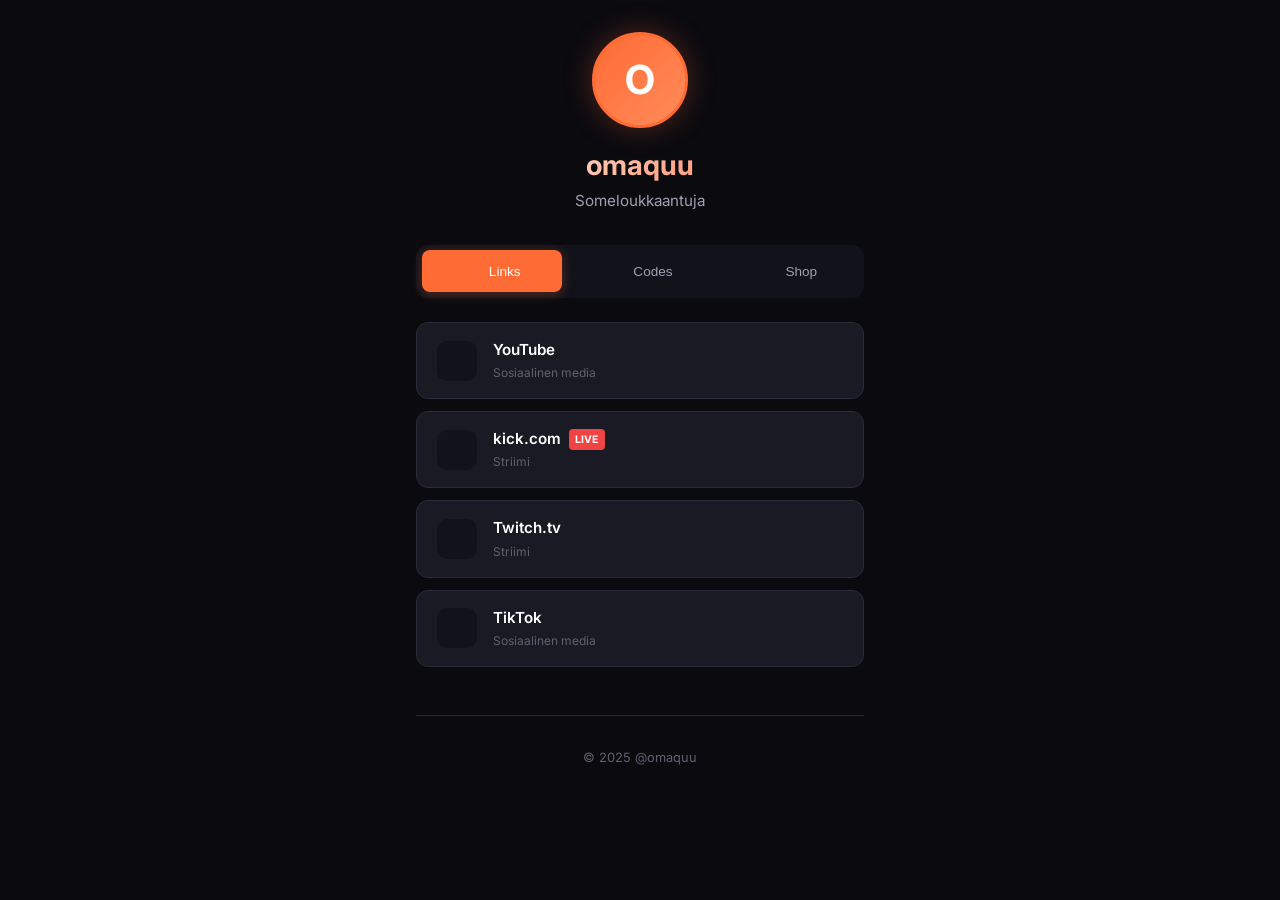
==== index.html @ 0aebde5a "feat: @omaquu linksite - links, codes, affiliates, themed" ====
<!DOCTYPE html>
<html lang="fi">
<head>
    <meta charset="UTF-8">
    <meta name="viewport" content="width=device-width, initial-scale=1.0">
    <title>@omaquu Links</title>
    <link rel="stylesheet" href="style.css">
    <link rel="preconnect" href="https://fonts.googleapis.com">
    <link href="https://fonts.googleapis.com/css2?family=Inter:wght@400;500;600;700&display=swap" rel="stylesheet">
    <script src="https://unpkg.com/lucide@latest"></script>
</head>
<body>
    <div class="app">
        <!-- Kick Live Embed (shown only when live) -->
        <div class="kick-embed" id="kickEmbed" style="display:none;">
            <div class="kick-embed-header">
                <span class="live-dot"></span>
                <span class="kick-embed-title">LIVE @omaquu</span>
            </div>
            <iframe 
                id="kickFrame"
                src="" 
                frameborder="0" 
                allowfullscreen
                loading="lazy">
            </iframe>
        </div>

        <!-- Profile Section -->
        <header class="profile">
            <div class="avatar-container">
                <img src="" alt="" class="avatar" id="avatar" style="display:none">
                <div class="avatar-placeholder" id="avatarPlaceholder">O</div>
            </div>
            <h1 class="display-name" id="displayName"></h1>
            <p class="bio" id="bio"></p>
        </header>

        <!-- Tab Navigation -->
        <nav class="tabs">
            <button class="tab-btn active" data-tab="links">
                <i data-lucide="link"></i>
                <span>Links</span>
            </button>
            <button class="tab-btn" data-tab="codes">
                <i data-lucide="ticket"></i>
                <span>Codes</span>
            </button>
            <button class="tab-btn" data-tab="affiliates">
                <i data-lucide="shopping-bag"></i>
                <span>Shop</span>
            </button>
        </nav>

        <!-- Tab Content -->
        <main class="content">
            <!-- Links Tab -->
            <section class="tab-content active" id="links">
                <div class="links-list" id="linksList"></div>
            </section>

            <!-- Codes Tab -->
            <section class="tab-content" id="codes">
                <div class="codes-list" id="codesList"></div>
            </section>

            <!-- Affiliates / Shop Tab -->
            <section class="tab-content" id="affiliates">
                <!-- Search + Filter bar -->
                <div class="shop-controls">
                    <div class="search-bar">
                        <i data-lucide="search" class="search-icon"></i>
                        <input type="text" id="shopSearch" placeholder="Hae tuotteita..." oninput="filterShop()">
                    </div>
                    <div class="filter-tags" id="filterTags"></div>
                </div>
                <div class="affiliates-grid" id="affiliatesList"></div>
                <div class="no-results" id="noResults" style="display:none;">
                    <i data-lucide="search-x"></i>
                    <p>Ei tuloksia</p>
                </div>
            </section>
        </main>

        <!-- Footer -->
        <footer class="footer">
            <p>© 2025 @omaquu</p>
        </footer>
    </div>

    <script src="script.js"></script>
</body>
</html>
---- style.css ----
/* === RESET & BASE === */
* { margin: 0; padding: 0; box-sizing: border-box; }

:root {
    --bg-primary: #0a0a0f;
    --bg-secondary: #12121a;
    --bg-card: #1a1a24;
    --bg-card-hover: #22222e;
    --accent: #ff6b35;
    --accent-glow: rgba(255, 107, 53, 0.3);
    --text-primary: #ffffff;
    --text-secondary: #a0a0b0;
    --text-muted: #606070;
    --border: #2a2a3a;
    --success: #10b981;
    --live: #ef4444;
}

body {
    font-family: 'Inter', -apple-system, BlinkMacSystemFont, sans-serif;
    background: var(--bg-primary);
    color: var(--text-primary);
    min-height: 100vh;
    line-height: 1.5;
}

/* === APP === */
.app {
    max-width: 480px;
    margin: 0 auto;
    padding: 2rem 1rem 4rem;
    min-height: 100vh;
}

/* ═══════════════════════════════════
   KICK LIVE EMBED
   ═══════════════════════════════════ */
.kick-embed {
    margin-bottom: 1.5rem;
    border-radius: 12px;
    overflow: hidden;
    background: var(--bg-card);
    border: 1px solid var(--live);
    box-shadow: 0 0 20px rgba(239, 68, 68, 0.2);
}

.kick-embed-header {
    display: flex;
    align-items: center;
    gap: 0.5rem;
    padding: 0.5rem 0.75rem;
    background: rgba(239, 68, 68, 0.1);
    font-size: 0.8rem;
    font-weight: 600;
}

.live-dot {
    width: 8px;
    height: 8px;
    border-radius: 50%;
    background: var(--live);
    animation: pulse-dot 1.5s infinite;
}

@keyframes pulse-dot {
    0%, 100% { opacity: 1; box-shadow: 0 0 0 0 rgba(239, 68, 68, 0.5); }
    50% { opacity: 0.8; box-shadow: 0 0 0 6px rgba(239, 68, 68, 0); }
}

.kick-embed-title { color: var(--live); }

.kick-embed iframe {
    width: 100%;
    aspect-ratio: 16/9;
    display: block;
}

/* ═══════════════════════════════════
   PROFILE
   ═══════════════════════════════════ */
.profile { text-align: center; margin-bottom: 2rem; }

.avatar-container {
    position: relative;
    width: 96px; height: 96px;
    margin: 0 auto 1rem;
}

.avatar {
    width: 96px; height: 96px;
    border-radius: 50%;
    object-fit: cover;
    border: 3px solid var(--accent);
    box-shadow: 0 0 30px var(--accent-glow);
    background: var(--bg-card);
}

.avatar-placeholder {
    width: 96px; height: 96px;
    border-radius: 50%;
    background: linear-gradient(135deg, var(--accent), #ff8c5a);
    display: flex; align-items: center; justify-content: center;
    font-size: 2.5rem; font-weight: 700; color: white;
    border: 3px solid var(--accent);
    box-shadow: 0 0 30px var(--accent-glow);
}

.display-name {
    font-size: 1.75rem; font-weight: 700; margin-bottom: 0.25rem;
    background: linear-gradient(135deg, var(--text-primary), var(--accent));
    -webkit-background-clip: text; -webkit-text-fill-color: transparent; background-clip: text;
}

.bio { color: var(--text-secondary); font-size: 0.95rem; }

/* ═══════════════════════════════════
   TABS
   ═══════════════════════════════════ */
.tabs {
    display: flex; gap: 0.5rem; margin-bottom: 1.5rem;
    background: var(--bg-secondary); padding: 0.35rem; border-radius: 12px;
}

.tab-btn {
    flex: 1; display: flex; align-items: center; justify-content: center; gap: 0.5rem;
    padding: 0.75rem 0.5rem; background: transparent; border: none; border-radius: 8px;
    color: var(--text-secondary); font-size: 0.85rem; font-weight: 500;
    cursor: pointer; transition: all 0.2s ease;
}
.tab-btn:hover { color: var(--text-primary); background: var(--bg-card); }
.tab-btn.active {
    background: var(--accent); color: white;
    box-shadow: 0 2px 12px var(--accent-glow);
}
.tab-btn i { width: 18px; height: 18px; }

/* ═══════════════════════════════════
   TAB CONTENT
   ═══════════════════════════════════ */
.tab-content { display: none; }
.tab-content.active { display: block; animation: fadeIn 0.3s ease; }

@keyframes fadeIn {
    from { opacity: 0; transform: translateY(8px); }
    to { opacity: 1; transform: translateY(0); }
}

/* ═══════════════════════════════════
   LINKS
   ═══════════════════════════════════ */
.links-list { display: flex; flex-direction: column; gap: 0.75rem; }

.link-card {
    display: flex; align-items: center; gap: 1rem;
    padding: 1rem 1.25rem;
    background: var(--bg-card); border: 1px solid var(--border); border-radius: 12px;
    text-decoration: none; color: var(--text-primary);
    transition: all 0.25s ease; position: relative; overflow: hidden;
}

.link-card::before {
    content: ''; position: absolute; left: 0; top: 0; width: 3px; height: 100%;
    background: var(--accent); transform: scaleY(0); transition: transform 0.25s ease;
}

.link-card:hover {
    background: var(--bg-card-hover); border-color: var(--accent);
    transform: translateX(4px);
    box-shadow: 0 4px 20px rgba(0,0,0,0.3);
}
.link-card:hover::before { transform: scaleY(1); }
.link-card.stream:hover { border-color: var(--live); }
.link-card.stream::before { background: var(--live); }
.link-card.support:hover { border-color: var(--success); }
.link-card.support::before { background: var(--success); }

.link-icon {
    width: 40px; height: 40px; display: flex; align-items: center; justify-content: center;
    background: var(--bg-secondary); border-radius: 10px; flex-shrink: 0;
}
.link-icon i { width: 20px; height: 20px; color: var(--accent); }

.link-info { flex: 1; min-width: 0; }
.link-title { font-weight: 600; font-size: 0.95rem; display: flex; align-items: center; gap: 0.5rem; }

.live-badge {
    background: var(--live); color: white; font-size: 0.65rem; font-weight: 700;
    padding: 0.15rem 0.4rem; border-radius: 4px; text-transform: uppercase;
    animation: pulse 2s infinite;
}
@keyframes pulse { 0%, 100% { opacity: 1; } 50% { opacity: 0.7; } }

.link-category { color: var(--text-muted); font-size: 0.75rem; margin-top: 0.15rem; }

.link-arrow { color: var(--text-muted); transition: transform 0.2s ease; }
.link-card:hover .link-arrow { transform: translateX(4px); color: var(--accent); }

/* ═══════════════════════════════════
   CODES
   ═══════════════════════════════════ */
.codes-list { display: flex; flex-direction: column; gap: 1rem; }

.code-card {
    background: var(--bg-card); border: 1px solid var(--border); border-radius: 16px;
    padding: 1.25rem; transition: all 0.25s ease;
}
.code-card:hover { border-color: var(--accent); box-shadow: 0 4px 20px rgba(0,0,0,0.3); }

.code-header { display: flex; align-items: center; justify-content: space-between; margin-bottom: 0.75rem; }
.code-store { font-weight: 600; font-size: 1rem; }
.code-discount {
    background: linear-gradient(135deg, var(--accent), #ff8c5a); color: white;
    font-weight: 700; font-size: 0.85rem; padding: 0.3rem 0.75rem; border-radius: 20px;
}
.code-description { color: var(--text-secondary); font-size: 0.85rem; margin-bottom: 1rem; }

.code-box {
    display: flex; align-items: center; gap: 0.75rem;
    background: var(--bg-secondary); border: 2px dashed var(--border);
    border-radius: 10px; padding: 0.75rem 1rem;
}
.code-value {
    flex: 1; font-family: 'SF Mono', 'Fira Code', monospace;
    font-size: 1.1rem; font-weight: 700; color: var(--accent); letter-spacing: 0.05em;
}

.copy-btn {
    background: var(--accent); border: none; color: white;
    padding: 0.5rem 1rem; border-radius: 6px; font-size: 0.8rem; font-weight: 600;
    cursor: pointer; transition: all 0.2s ease; display: flex; align-items: center; gap: 0.35rem;
}
.copy-btn:hover { background: #ff8c5a; transform: scale(1.05); }
.copy-btn.copied { background: var(--success); }
.copy-btn i { width: 14px; height: 14px; }

.code-link {
    display: inline-flex; align-items: center; gap: 0.5rem; margin-top: 1rem;
    color: var(--text-secondary); text-decoration: none; font-size: 0.85rem; transition: color 0.2s ease;
}
.code-link:hover { color: var(--accent); }
.code-link i { width: 14px; height: 14px; }

/* ═══════════════════════════════════
   SHOP / AFFILIATES  (Vanhan koodin
   hashtagit + haku yhdistetty)
   ═══════════════════════════════════ */
.shop-controls { margin-bottom: 1rem; }

.search-bar {
    display: flex; align-items: center; gap: 0.5rem;
    background: var(--bg-card); border: 1px solid var(--border);
    border-radius: 10px; padding: 0.6rem 0.85rem; margin-bottom: 0.75rem;
    transition: border-color 0.2s;
}
.search-bar:focus-within { border-color: var(--accent); }

.search-icon { width: 18px; height: 18px; color: var(--text-muted); flex-shrink: 0; }

.search-bar input {
    flex: 1; background: none; border: none; color: var(--text-primary);
    font-size: 0.9rem; outline: none;
}
.search-bar input::placeholder { color: var(--text-muted); }

/* Filter tags */
.filter-tags {
    display: flex; flex-wrap: wrap; gap: 0.4rem;
}

.filter-tag {
    background: var(--bg-card); border: 1px solid var(--border);
    color: var(--text-muted); font-size: 0.7rem; font-weight: 500;
    padding: 0.25rem 0.6rem; border-radius: 20px;
    cursor: pointer; transition: all 0.2s; user-select: none;
}
.filter-tag:hover { border-color: var(--accent); color: var(--text-secondary); }
.filter-tag.active {
    background: var(--accent); border-color: var(--accent); color: white;
}

/* Product cards grid */
.affiliates-grid {
    display: flex; flex-direction: column; gap: 1rem;
}

.affiliate-card {
    background: var(--bg-card); border: 1px solid var(--border);
    border-radius: 16px; overflow: hidden;
    transition: all 0.35s ease; cursor: pointer; position: relative; z-index: 1;
}
.affiliate-card:hover {
    border-color: var(--accent);
    transform: translateY(-4px);
    box-shadow: 0 8px 30px rgba(0,0,0,0.4), 0 0 40px var(--accent-glow);
    z-index: 10;
}

/* Image with hover zoom (from old code) */
.affiliate-image-wrap {
    position: relative; overflow: hidden; height: 180px; background: var(--bg-secondary);
}
.affiliate-image {
    width: 100%; height: 100%; object-fit: cover;
    transition: transform 0.5s cubic-bezier(.4,2,.6,1);
}
.affiliate-card:hover .affiliate-image {
    transform: scale(1.08);
}

/* Content */
.affiliate-content { padding: 1rem; }

.affiliate-title { font-weight: 700; font-size: 1.1rem; margin-bottom: 0.25rem; }

.affiliate-desc { color: var(--text-secondary); font-size: 0.85rem; margin-bottom: 0.5rem; }
.affiliate-price { font-size: 1.25rem; font-weight: 700; color: var(--accent); }

/* Tags / features (from old hashtag system) */
.affiliate-features {
    display: flex; flex-wrap: wrap; gap: 0.35rem; margin-top: 0.75rem;
}
.affiliate-tag {
    background: var(--bg-secondary); color: var(--text-muted);
    font-size: 0.7rem; padding: 0.2rem 0.55rem; border-radius: 4px;
    cursor: pointer; transition: all 0.2s;
}
.affiliate-tag:hover,
.affiliate-tag.highlighted {
    background: var(--accent); color: white;
}

/* CTA */
.affiliate-cta {
    display: flex; align-items: center; justify-content: center; gap: 0.5rem;
    margin-top: 1rem; padding: 0.7rem;
    background: var(--accent); color: white; text-decoration: none;
    border-radius: 8px; font-weight: 600; transition: all 0.2s ease; font-size: 0.9rem;
}
.affiliate-cta:hover { background: #ff8c5a; }
.affiliate-cta i { width: 16px; height: 16px; }

/* Hidden / faded for filtered-out */
.affiliate-card.faded { opacity: 0.25; pointer-events: none; transform: scale(0.97); }
.affiliate-card.hidden-card { display: none; }
.affiliate-card.highlighted {
    border-color: var(--accent) !important;
    box-shadow: 0 4px 30px var(--accent-glow) !important;
}

/* No results */
.no-results {
    text-align: center; padding: 3rem 1rem; color: var(--text-muted);
}
.no-results i { width: 48px; height: 48px; display: block; margin: 0 auto 0.75rem; opacity: 0.4; }
.no-results p { font-size: 1rem; }

/* ═══════════════════════════════════
   FOOTER
   ═══════════════════════════════════ */
.footer {
    text-align: center; margin-top: 3rem; padding-top: 2rem;
    border-top: 1px solid var(--border); color: var(--text-muted); font-size: 0.8rem;
}

/* ═══════════════════════════════════
   RESPONSIVE
   ═══════════════════════════════════ */
@media (max-width: 400px) {
    .app { padding: 1.5rem 0.75rem 3rem; }
    .display-name { font-size: 1.5rem; }
    .tab-btn span { display: none; }
    .tab-btn { padding: 0.75rem; }
}

/* ═══════════════════════════════════
   STAGGERED ANIMATIONS
   ═══════════════════════════════════ */
@media (prefers-reduced-motion: no-preference) {
    .link-card, .code-card, .affiliate-card {
        animation: slideUp 0.4s ease backwards;
    }
    .links-list .link-card:nth-child(1) { animation-delay: 0.05s; }
    .links-list .link-card:nth-child(2) { animation-delay: 0.1s; }
    .links-list .link-card:nth-child(3) { animation-delay: 0.15s; }
    .links-list .link-card:nth-child(4) { animation-delay: 0.2s; }
    .links-list .link-card:nth-child(5) { animation-delay: 0.25s; }
    .links-list .link-card:nth-child(6) { animation-delay: 0.3s; }
    .links-list .link-card:nth-child(7) { animation-delay: 0.35s; }
    .links-list .link-card:nth-child(8) { animation-delay: 0.4s; }
    .links-list .link-card:nth-child(9) { animation-delay: 0.45s; }
    .links-list .link-card:nth-child(10) { animation-delay: 0.5s; }
    
    .affiliates-grid .affiliate-card:nth-child(1) { animation-delay: 0.05s; }
    .affiliates-grid .affiliate-card:nth-child(2) { animation-delay: 0.1s; }
    .affiliates-grid .affiliate-card:nth-child(3) { animation-delay: 0.15s; }
}

@keyframes slideUp {
    from { opacity: 0; transform: translateY(20px); }
    to { opacity: 1; transform: translateY(0); }
}
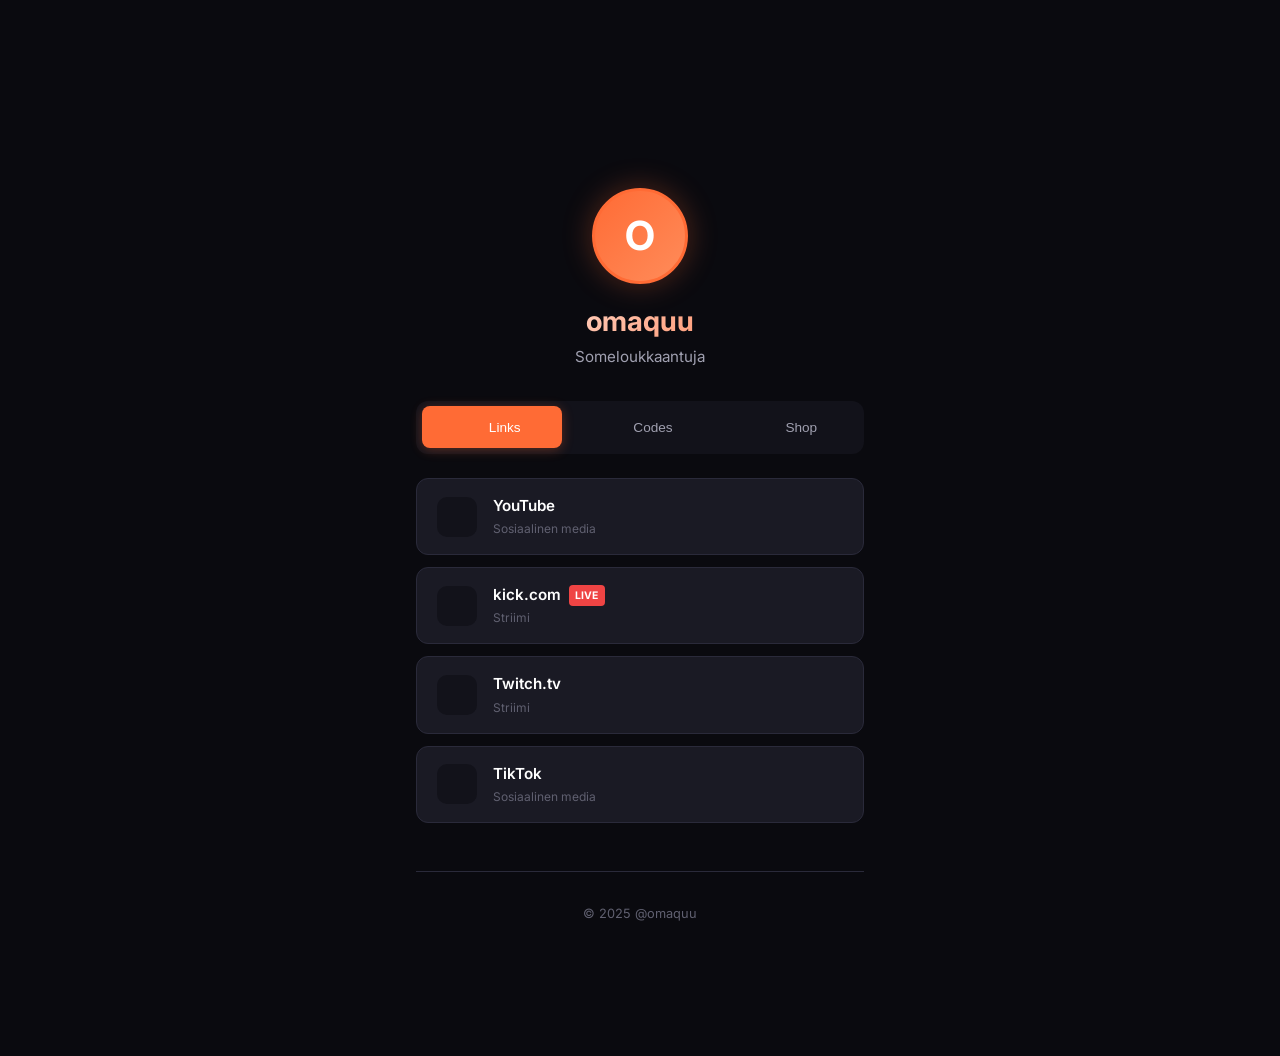
==== commit b172e45a: "Reorder links" ====
--- a/index.html
+++ b/index.html
@@ -10,12 +10,17 @@
     <script src="https://unpkg.com/lucide@latest"></script>
 </head>
 <body>
+    <!-- Background animation canvas -->
+    <canvas id="bgCanvas"></canvas>
+    <!-- Background image overlay -->
+    <div id="bgImageOverlay"></div>
+
     <div class="app">
-        <!-- Kick Live Embed (shown only when live) -->
+        <!-- Kick Live Embed (shown when live OR streamAlwaysVisible) -->
         <div class="kick-embed" id="kickEmbed" style="display:none;">
             <div class="kick-embed-header">
-                <span class="live-dot"></span>
-                <span class="kick-embed-title">LIVE @omaquu</span>
+                <span class="live-dot" id="liveDot"></span>
+                <span class="kick-embed-title" id="embedTitle">LIVE @omaquu</span>
             </div>
             <iframe 
                 id="kickFrame"
@@ -34,6 +39,8 @@
             </div>
             <h1 class="display-name" id="displayName"></h1>
             <p class="bio" id="bio"></p>
+            <!-- Quick Links -->
+            <div class="quick-links" id="quickLinks"></div>
         </header>
 
         <!-- Tab Navigation -->
@@ -66,7 +73,6 @@
 
             <!-- Affiliates / Shop Tab -->
             <section class="tab-content" id="affiliates">
-                <!-- Search + Filter bar -->
                 <div class="shop-controls">
                     <div class="search-bar">
                         <i data-lucide="search" class="search-icon"></i>
@@ -90,4 +96,4 @@
 
     <script src="script.js"></script>
 </body>
-</html>+</html>
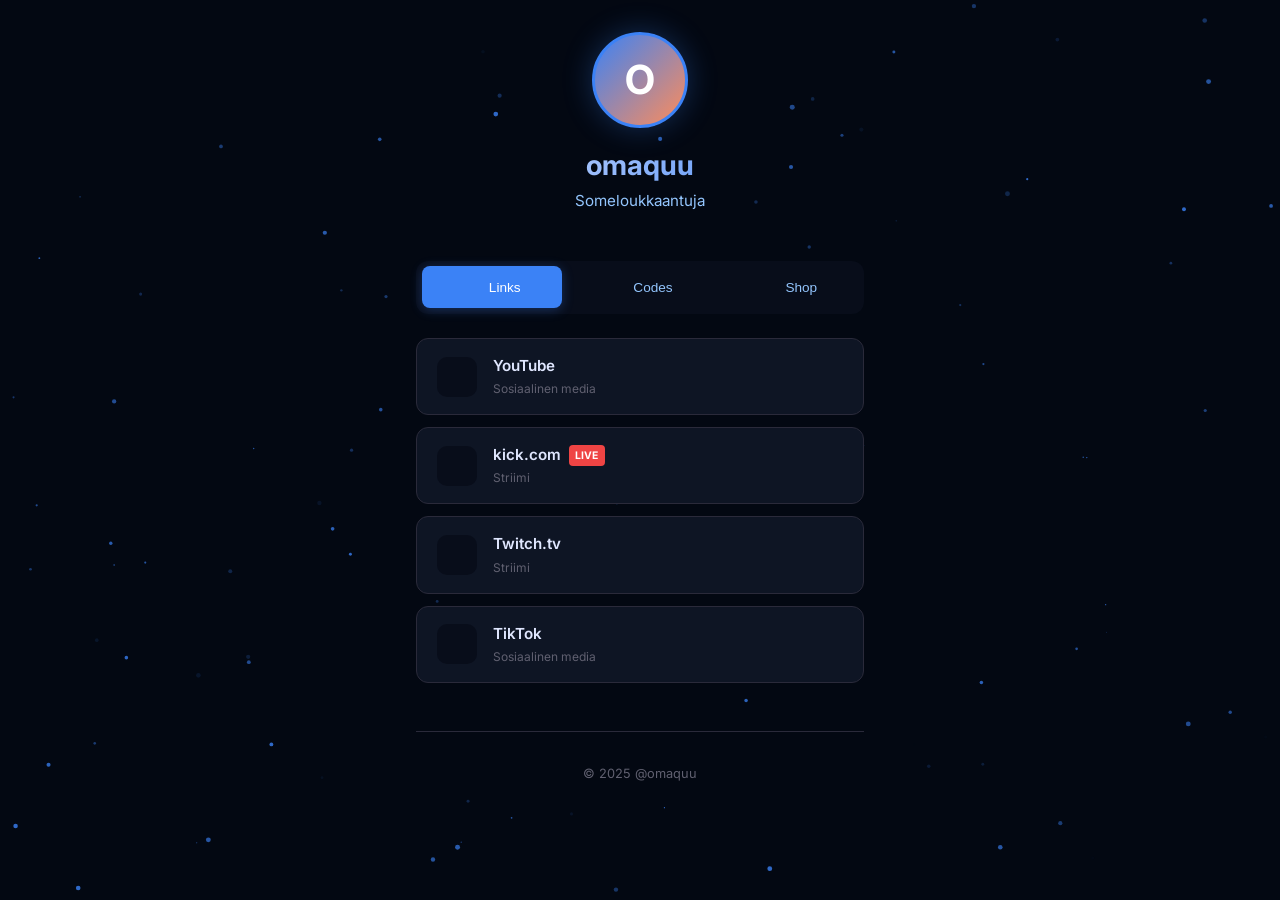
==== commit fd1e7592: "Update theme" ====
--- a/index.html
+++ b/index.html
@@ -68,6 +68,18 @@
 
             <!-- Codes Tab -->
             <section class="tab-content" id="codes">
+                <div class="shop-controls">
+                    <div class="search-bar">
+                        <i data-lucide="search" class="search-icon"></i>
+                        <input type="text" id="codesSearch" placeholder="Hae koodeja..." oninput="filterCodes()">
+                    </div>
+                    <div class="filter-tags" id="codeFilterTags"></div>
+                    <div class="layout-toggle">
+                        <button class="layout-btn active" data-layout="list" onclick="setCodesLayout('list')"><i data-lucide="list"></i></button>
+                        <button class="layout-btn" data-layout="grid-2" onclick="setCodesLayout('grid-2')"><i data-lucide="grid-2x2"></i></button>
+                        <button class="layout-btn" data-layout="grid-3" onclick="setCodesLayout('grid-3')"><i data-lucide="grid-3x3"></i></button>
+                    </div>
+                </div>
                 <div class="codes-list" id="codesList"></div>
             </section>
 
@@ -79,6 +91,11 @@
                         <input type="text" id="shopSearch" placeholder="Hae tuotteita..." oninput="filterShop()">
                     </div>
                     <div class="filter-tags" id="filterTags"></div>
+                    <div class="layout-toggle">
+                        <button class="layout-btn active" data-layout="list" onclick="setShopLayout('list')"><i data-lucide="list"></i></button>
+                        <button class="layout-btn" data-layout="grid-2" onclick="setShopLayout('grid-2')"><i data-lucide="grid-2x2"></i></button>
+                        <button class="layout-btn" data-layout="grid-3" onclick="setShopLayout('grid-3')"><i data-lucide="grid-3x3"></i></button>
+                    </div>
                 </div>
                 <div class="affiliates-grid" id="affiliatesList"></div>
                 <div class="no-results" id="noResults" style="display:none;">
--- a/style.css
+++ b/style.css
@@ -22,6 +22,33 @@
     color: var(--text-primary);
     min-height: 100vh;
     line-height: 1.5;
+    position: relative;
+    overflow-x: hidden;
+}
+
+/* ═══════════════════════════════════
+   BACKGROUND CANVAS + IMAGE OVERLAY
+   ═══════════════════════════════════ */
+#bgCanvas {
+    position: fixed;
+    top: 0; left: 0;
+    width: 100%; height: 100%;
+    z-index: 0;
+    pointer-events: none;
+}
+
+#bgImageOverlay {
+    display: none;
+    position: fixed;
+    top: 0; left: 0;
+    width: 100%; height: 100%;
+    z-index: 0;
+    pointer-events: none;
+    background-size: cover;
+    background-position: center;
+    background-repeat: no-repeat;
+    opacity: 0.15;
+    filter: blur(2px);
 }
 
 /* === APP === */
@@ -30,6 +57,8 @@
     margin: 0 auto;
     padding: 2rem 1rem 4rem;
     min-height: 100vh;
+    position: relative;
+    z-index: 1;
 }
 
 /* ═══════════════════════════════════
@@ -42,6 +71,7 @@
     background: var(--bg-card);
     border: 1px solid var(--live);
     box-shadow: 0 0 20px rgba(239, 68, 68, 0.2);
+    transition: border-color 0.3s, box-shadow 0.3s;
 }
 
 .kick-embed-header {
@@ -52,6 +82,7 @@
     background: rgba(239, 68, 68, 0.1);
     font-size: 0.8rem;
     font-weight: 600;
+    transition: background 0.3s;
 }
 
 .live-dot {
@@ -114,6 +145,59 @@
 .bio { color: var(--text-secondary); font-size: 0.95rem; }
 
 /* ═══════════════════════════════════
+   QUICK LINKS
+   ═══════════════════════════════════ */
+.quick-links {
+    display: flex;
+    justify-content: center;
+    gap: 0.6rem;
+    margin-top: 1rem;
+    flex-wrap: wrap;
+}
+
+.quick-link {
+    display: flex;
+    flex-direction: column;
+    align-items: center;
+    gap: 0.2rem;
+    text-decoration: none;
+    color: var(--text-secondary);
+    transition: all 0.2s ease;
+    padding: 0.4rem;
+    border-radius: 10px;
+}
+
+.quick-link:hover {
+    color: var(--accent);
+    background: var(--bg-card);
+    transform: translateY(-2px);
+}
+
+.quick-link-emoji {
+    width: 42px; height: 42px;
+    display: flex; align-items: center; justify-content: center;
+    font-size: 1.3rem;
+    background: var(--bg-card);
+    border: 1px solid var(--border);
+    border-radius: 10px;
+    transition: border-color 0.2s;
+}
+
+.quick-link:hover .quick-link-emoji {
+    border-color: var(--accent);
+    box-shadow: 0 0 12px var(--accent-glow);
+}
+
+.quick-link-name {
+    font-size: 0.65rem;
+    font-weight: 500;
+    max-width: 48px;
+    overflow: hidden;
+    text-overflow: ellipsis;
+    white-space: nowrap;
+}
+
+/* ═══════════════════════════════════
    TABS
    ═══════════════════════════════════ */
 .tabs {
@@ -169,6 +253,11 @@
     box-shadow: 0 4px 20px rgba(0,0,0,0.3);
 }
 .link-card:hover::before { transform: scaleY(1); }
+
+/* Per-link color overrides */
+.link-card[style*="--link-accent"]:hover { border-color: var(--link-accent); }
+.link-card[style*="--link-accent"]::before { background: var(--link-accent); }
+
 .link-card.stream:hover { border-color: var(--live); }
 .link-card.stream::before { background: var(--live); }
 .link-card.support:hover { border-color: var(--success); }
@@ -194,23 +283,86 @@
 
 .link-arrow { color: var(--text-muted); transition: transform 0.2s ease; }
 .link-card:hover .link-arrow { transform: translateX(4px); color: var(--accent); }
+.link-card[style*="--link-accent"]:hover .link-arrow { color: var(--link-accent); }
+
+/* ═══════════════════════════════════
+   LAYOUT TOGGLE
+   ═══════════════════════════════════ */
+.layout-toggle {
+    display: flex; gap: 0.25rem; margin-left: auto;
+}
+.layout-btn {
+    background: var(--bg-card); border: 1px solid var(--border);
+    color: var(--text-muted); padding: 0.35rem 0.5rem; border-radius: 6px;
+    cursor: pointer; transition: all 0.2s; display: flex; align-items: center;
+}
+.layout-btn:hover { border-color: var(--text-secondary); color: var(--text-primary); }
+.layout-btn.active { background: var(--accent); border-color: var(--accent); color: #fff; }
+.layout-btn i { width: 16px; height: 16px; }
 
 /* ═══════════════════════════════════
    CODES
    ═══════════════════════════════════ */
 .codes-list { display: flex; flex-direction: column; gap: 1rem; }
+.codes-list.layout-grid-2 { display: grid; grid-template-columns: repeat(2, 1fr); gap: 0.75rem; }
+.codes-list.layout-grid-3 { display: grid; grid-template-columns: repeat(3, 1fr); gap: 0.6rem; }
 
 .code-card {
     background: var(--bg-card); border: 1px solid var(--border); border-radius: 16px;
-    padding: 1.25rem; transition: all 0.25s ease;
+    padding: 1.25rem; transition: all 0.25s ease; position: relative; cursor: pointer;
 }
 .code-card:hover { border-color: var(--accent); box-shadow: 0 4px 20px rgba(0,0,0,0.3); }
 
-.code-header { display: flex; align-items: center; justify-content: space-between; margin-bottom: 0.75rem; }
+/* Compact mode for grid */
+.code-card.compact { padding: 0.9rem; }
+.layout-grid-2 .code-card.compact,
+.layout-grid-3 .code-card.compact {
+    padding: 0.6rem 0.65rem;
+}
+.layout-grid-2 .code-card.compact .code-description,
+.layout-grid-3 .code-card.compact .code-description,
+.layout-grid-2 .code-card.compact .code-clicks,
+.layout-grid-3 .code-card.compact .code-clicks { display: none; }
+.layout-grid-2 .code-card.compact .code-discount,
+.layout-grid-3 .code-card.compact .code-discount { font-size: 0.7rem; padding: 0.2rem 0.5rem; }
+.layout-grid-2 .code-card.compact .code-store,
+.layout-grid-3 .code-card.compact .code-store { font-size: 0.8rem; white-space: nowrap; overflow: hidden; text-overflow: ellipsis; max-width: 100px; }
+.layout-grid-3 .code-card.compact .code-features { display: none; }
+
+/* HOT badge */
+.hot-badge {
+    position: absolute; top: -6px; left: -6px;
+    background: linear-gradient(135deg, #ff4500, #ff6b35);
+    color: #fff; font-size: 0.6rem; font-weight: 800;
+    padding: 0.2rem 0.5rem; border-radius: 8px;
+    z-index: 5; box-shadow: 0 2px 8px rgba(255,69,0,0.5);
+    animation: hotPulse 2s infinite;
+}
+.code-card.hot, .affiliate-card.hot {
+    border-color: rgba(255,69,0,0.4);
+    box-shadow: 0 0 15px rgba(255,69,0,0.15);
+}
+@keyframes hotPulse {
+    0%,100% { box-shadow: 0 2px 8px rgba(255,69,0,0.5); }
+    50% { box-shadow: 0 2px 16px rgba(255,69,0,0.8); }
+}
+
+/* Code features/tags */
+.code-features { display: flex; flex-wrap: wrap; gap: 0.3rem; margin-bottom: 0.75rem; }
+.code-tag {
+    background: var(--bg-secondary); color: var(--text-muted);
+    font-size: 0.7rem; padding: 0.2rem 0.5rem; border-radius: 4px;
+    cursor: pointer; transition: all 0.2s; user-select: none;
+}
+.code-tag:hover { background: var(--accent); color: #fff; }
+
+.code-clicks { color: var(--text-muted); font-size: 0.65rem; margin-top: 0.4rem; text-align: right; }
+
+.code-header { display: flex; align-items: center; justify-content: space-between; margin-bottom: 0.75rem; gap: 0.5rem; }
 .code-store { font-weight: 600; font-size: 1rem; }
 .code-discount {
     background: linear-gradient(135deg, var(--accent), #ff8c5a); color: white;
-    font-weight: 700; font-size: 0.85rem; padding: 0.3rem 0.75rem; border-radius: 20px;
+    font-weight: 700; font-size: 0.85rem; padding: 0.3rem 0.75rem; border-radius: 20px; flex-shrink: 0;
 }
 .code-description { color: var(--text-secondary); font-size: 0.85rem; margin-bottom: 1rem; }
 
@@ -241,15 +393,60 @@
 .code-link i { width: 14px; height: 14px; }
 
 /* ═══════════════════════════════════
-   SHOP / AFFILIATES  (Vanhan koodin
-   hashtagit + haku yhdistetty)
-   ═══════════════════════════════════ */
-.shop-controls { margin-bottom: 1rem; }
-
+   SHOP / AFFILIATES
+   ═══════════════════════════════════ */
+.shop-controls { margin-bottom: 1rem; display: flex; flex-wrap: wrap; align-items: center; gap: 0.5rem; }
+.shop-controls .search-bar { flex: 1 1 100%; }
+
+/* Product cards grid */
+.affiliates-grid { display: flex; flex-direction: column; gap: 1rem; }
+.affiliates-grid.layout-grid-2 { display: grid; grid-template-columns: repeat(2, 1fr); gap: 0.75rem; }
+.affiliates-grid.layout-grid-3 { display: grid; grid-template-columns: repeat(3, 1fr); gap: 0.6rem; }
+
+.affiliate-card {
+    background: var(--bg-card); border: 1px solid var(--border);
+    border-radius: 16px; overflow: hidden;
+    transition: all 0.35s ease; cursor: pointer; position: relative; z-index: 1;
+}
+.affiliate-card:hover {
+    transform: translateY(-4px);
+    box-shadow: 0 8px 30px rgba(0,0,0,0.4);
+    z-index: 10;
+}
+/* Affiliate color ONLY on hover */
+.affiliate-card[style*="--link-accent"]:hover {
+    border-color: var(--link-accent);
+    box-shadow: 0 8px 30px rgba(0,0,0,0.4), 0 0 40px color-mix(in srgb, var(--link-accent) 30%, transparent);
+}
+.affiliate-card[style*="--link-accent"]:hover .affiliate-cta {
+    background: var(--link-accent);
+}
+.affiliate-card[style*="--link-accent"]:hover .affiliate-price {
+    color: var(--link-accent);
+}
+
+/* Compact grid affiliate */
+.affiliate-card.compact { }
+.layout-grid-2 .affiliate-card.compact .affiliate-image-wrap { height: 110px; }
+.layout-grid-3 .affiliate-card.compact .affiliate-image-wrap { height: 80px; }
+.layout-grid-3 .affiliate-card.compact .affiliate-desc,
+.layout-grid-3 .affiliate-card.compact .affiliate-features,
+.layout-grid-3 .affiliate-card.compact .affiliate-clicks { display: none; }
+.layout-grid-2 .affiliate-card.compact .affiliate-content { padding: 0.7rem; }
+.layout-grid-3 .affiliate-card.compact .affiliate-content { padding: 0.5rem; }
+.layout-grid-2 .affiliate-card.compact .affiliate-title { font-size: 0.9rem; }
+.layout-grid-3 .affiliate-card.compact .affiliate-title { font-size: 0.8rem; }
+.layout-grid-2 .affiliate-card.compact .affiliate-price { font-size: 1rem; }
+.layout-grid-3 .affiliate-card.compact .affiliate-price { font-size: 0.9rem; }
+.layout-grid-2 .affiliate-card.compact .affiliate-cta { padding: 0.5rem; font-size: 0.8rem; }
+.layout-grid-3 .affiliate-card.compact .affiliate-cta { padding: 0.4rem; font-size: 0.75rem; }
+
+.affiliate-clicks { color: var(--text-muted); font-size: 0.65rem; margin-top: 0.4rem; text-align: right; }
+/* Search bar */
 .search-bar {
     display: flex; align-items: center; gap: 0.5rem;
     background: var(--bg-card); border: 1px solid var(--border);
-    border-radius: 10px; padding: 0.6rem 0.85rem; margin-bottom: 0.75rem;
+    border-radius: 10px; padding: 0.6rem 0.85rem;
     transition: border-color 0.2s;
 }
 .search-bar:focus-within { border-color: var(--accent); }
@@ -278,6 +475,12 @@
     background: var(--accent); border-color: var(--accent); color: white;
 }
 
+/* Tag counts in filter */
+.tag-count {
+    opacity: 0.7;
+    font-weight: 600;
+}
+
 /* Product cards grid */
 .affiliates-grid {
     display: flex; flex-direction: column; gap: 1rem;
@@ -295,7 +498,7 @@
     z-index: 10;
 }
 
-/* Image with hover zoom (from old code) */
+/* Image with hover zoom */
 .affiliate-image-wrap {
     position: relative; overflow: hidden; height: 180px; background: var(--bg-secondary);
 }
@@ -315,7 +518,7 @@
 .affiliate-desc { color: var(--text-secondary); font-size: 0.85rem; margin-bottom: 0.5rem; }
 .affiliate-price { font-size: 1.25rem; font-weight: 700; color: var(--accent); }
 
-/* Tags / features (from old hashtag system) */
+/* Tags / features */
 .affiliate-features {
     display: flex; flex-wrap: wrap; gap: 0.35rem; margin-top: 0.75rem;
 }
@@ -353,6 +556,32 @@
 }
 .no-results i { width: 48px; height: 48px; display: block; margin: 0 auto 0.75rem; opacity: 0.4; }
 .no-results p { font-size: 1rem; }
+
+/* ═════════════════════════════════════
+   YOUTUBE PLAY OVERLAY & BUTTON
+   ═══════════════════════════════════ */
+.yt-play-overlay {
+    position: absolute; inset: 0;
+    display: flex; align-items: center; justify-content: center;
+    background: rgba(0,0,0,0.3);
+    opacity: 0; transition: opacity 0.25s;
+    cursor: pointer;
+}
+.affiliate-card:hover .yt-play-overlay { opacity: 1; }
+.yt-play-overlay span {
+    width: 48px; height: 48px; border-radius: 50%;
+    background: rgba(255,0,0,0.9); color: #fff;
+    display: flex; align-items: center; justify-content: center;
+    font-size: 1.3rem; line-height: 1;
+}
+.yt-preview-btn {
+    display: inline-flex; align-items: center; gap: 0.4rem;
+    margin-top: 0.5rem; padding: 0.4rem 0.8rem;
+    background: #ff000022; border: 1px solid #ff000044;
+    color: #ff6666; border-radius: 6px; font-size: 0.8rem;
+    cursor: pointer; transition: all 0.2s;
+}
+.yt-preview-btn:hover { background: #ff000044; border-color: #ff0000; color: #fff; }
 
 /* ═══════════════════════════════════
    FOOTER
@@ -398,4 +627,94 @@
 @keyframes slideUp {
     from { opacity: 0; transform: translateY(20px); }
     to { opacity: 1; transform: translateY(0); }
-}+}
+
+/* ═══════════════════════════════════
+   POPUP OVERLAY
+   ═══════════════════════════════════ */
+#itemPopup {
+    display: none; position: fixed; inset: 0; z-index: 9999;
+    background: rgba(0,0,0,0.7); backdrop-filter: blur(6px);
+    justify-content: center; align-items: center;
+    padding: 1rem; animation: fadeIn 0.2s ease;
+}
+#itemPopup.open { display: flex; }
+
+.popup-card {
+    background: var(--bg-card); border: 1px solid var(--border);
+    border-radius: 20px; max-width: 420px; width: 100%;
+    max-height: 85vh; overflow-y: auto; position: relative;
+    padding: 1.5rem; animation: slideUp 0.25s ease;
+}
+.popup-card.has-color { border-color: color-mix(in srgb, var(--popup-accent) 40%, transparent); }
+.popup-card.has-color .popup-cta,
+.popup-card.has-color .popup-discount { background: var(--popup-accent); }
+
+.popup-close {
+    position: absolute; top: 0.75rem; right: 0.75rem;
+    background: var(--bg-secondary); border: 1px solid var(--border);
+    color: var(--text-secondary); width: 32px; height: 32px;
+    border-radius: 50%; cursor: pointer; font-size: 1rem;
+    display: flex; align-items: center; justify-content: center;
+    transition: all 0.2s; z-index: 2;
+}
+.popup-close:hover { background: var(--accent); color: #fff; border-color: var(--accent); }
+
+.popup-image { width: 100%; border-radius: 12px; margin-bottom: 1rem; max-height: 240px; object-fit: cover; }
+
+.popup-hot {
+    display: inline-block; background: linear-gradient(135deg, #ff4500, #ff6b35);
+    color: #fff; font-size: 0.7rem; font-weight: 800;
+    padding: 0.25rem 0.65rem; border-radius: 8px; margin-bottom: 0.75rem;
+    animation: hotPulse 2s infinite;
+}
+
+.popup-title { font-size: 1.25rem; font-weight: 700; margin-bottom: 0.5rem; }
+.popup-desc { color: var(--text-secondary); font-size: 0.9rem; margin-bottom: 0.75rem; }
+
+.popup-discount {
+    display: inline-block; background: linear-gradient(135deg, var(--accent), #ff8c5a);
+    color: #fff; font-weight: 800; font-size: 1rem;
+    padding: 0.4rem 1rem; border-radius: 20px; margin-bottom: 0.75rem;
+}
+.popup-price { font-size: 1.5rem; font-weight: 700; color: var(--accent); margin-bottom: 0.5rem; }
+.popup-card.has-color .popup-price { color: var(--popup-accent); }
+
+.popup-tags { display: flex; flex-wrap: wrap; gap: 0.3rem; margin-bottom: 1rem; }
+.popup-tag {
+    background: var(--bg-secondary); color: var(--text-muted);
+    font-size: 0.75rem; padding: 0.25rem 0.6rem; border-radius: 6px;
+}
+
+.popup-code-box {
+    display: flex; align-items: center; gap: 0.75rem;
+    background: var(--bg-secondary); border: 2px dashed var(--border);
+    border-radius: 12px; padding: 0.75rem 1rem; margin-bottom: 1rem;
+}
+.popup-code-value {
+    flex: 1; font-family: 'SF Mono', 'Fira Code', monospace;
+    font-size: 1.2rem; font-weight: 700; color: var(--accent); letter-spacing: 0.05em;
+}
+.popup-card.has-color .popup-code-value { color: var(--popup-accent); }
+
+.popup-copy { flex-shrink: 0; }
+.popup-cta {
+    display: flex; align-items: center; justify-content: center; gap: 0.5rem;
+    width: 100%; padding: 0.85rem;
+    background: var(--accent); color: white; text-decoration: none;
+    border-radius: 10px; font-weight: 700; font-size: 1rem; transition: all 0.2s;
+    margin-bottom: 0.5rem;
+}
+.popup-cta:hover { background: #ff8c5a; }
+.popup-card.has-color .popup-cta:hover { background: color-mix(in srgb, var(--popup-accent) 80%, #fff); }
+
+.popup-yt {
+    display: flex; align-items: center; justify-content: center; gap: 0.4rem;
+    width: 100%; padding: 0.65rem; margin-bottom: 0.5rem;
+    background: #ff000022; border: 1px solid #ff000044;
+    color: #ff6666; border-radius: 8px; font-size: 0.9rem;
+    cursor: pointer; transition: all 0.2s;
+}
+.popup-yt:hover { background: #ff000044; border-color: #ff0000; color: #fff; }
+
+.popup-clicks { color: var(--text-muted); font-size: 0.7rem; text-align: right; margin-top: 0.5rem; }
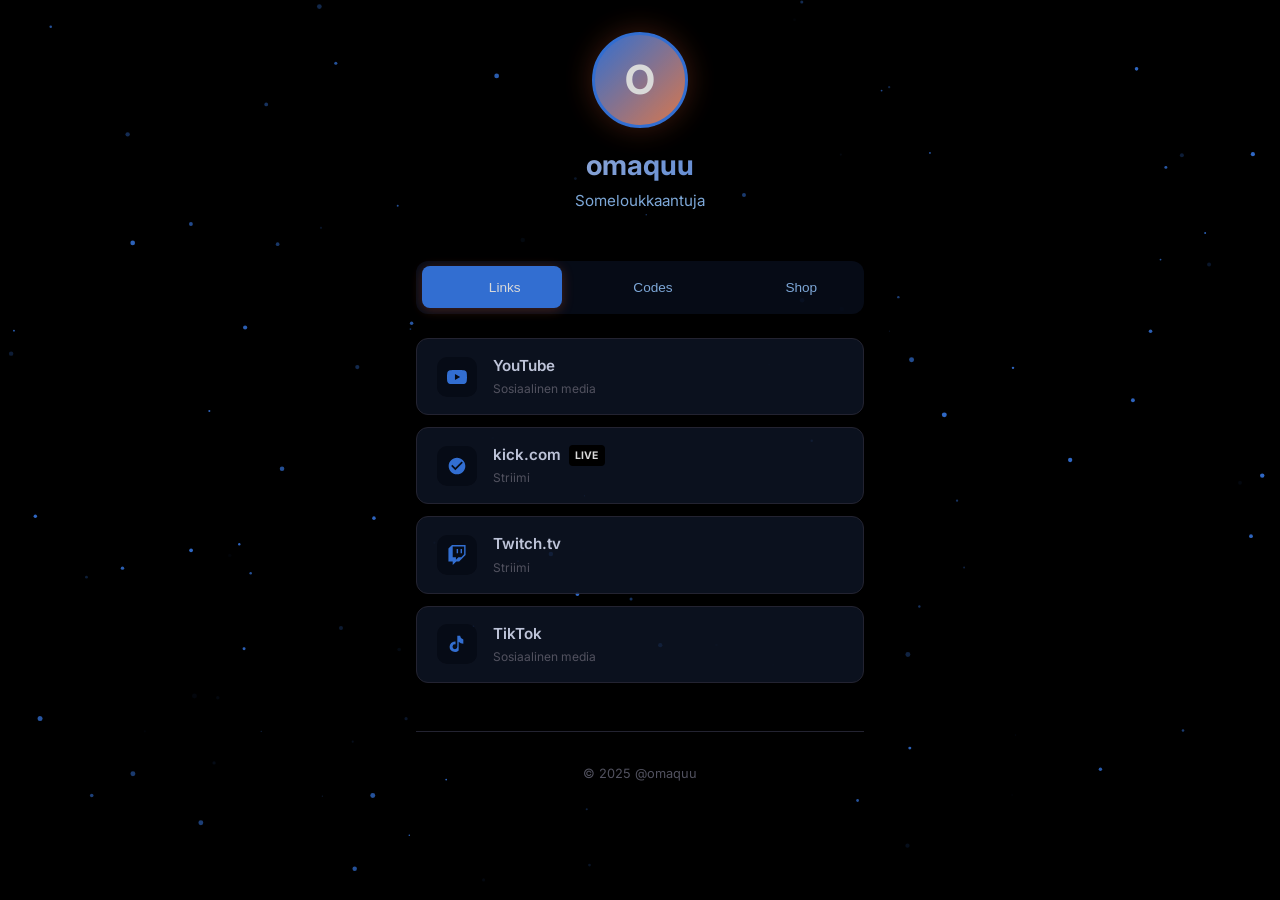
==== commit 64d08394: "Fix social icons: SVG fallbacks for twitch,tiktok,kofi,youtube,kick,snapchat,discord" ====
--- a/index.html
+++ b/index.html
@@ -92,8 +92,8 @@
                     </div>
                     <div class="filter-tags" id="filterTags"></div>
                     <div class="layout-toggle">
-                        <button class="layout-btn active" data-layout="list" onclick="setShopLayout('list')"><i data-lucide="list"></i></button>
-                        <button class="layout-btn" data-layout="grid-2" onclick="setShopLayout('grid-2')"><i data-lucide="grid-2x2"></i></button>
+                        <button class="layout-btn" data-layout="list" onclick="setShopLayout('list')"><i data-lucide="list"></i></button>
+                        <button class="layout-btn active" data-layout="grid-2" onclick="setShopLayout('grid-2')"><i data-lucide="grid-2x2"></i></button>
                         <button class="layout-btn" data-layout="grid-3" onclick="setShopLayout('grid-3')"><i data-lucide="grid-3x3"></i></button>
                     </div>
                 </div>
--- a/style.css
+++ b/style.css
@@ -12,6 +12,7 @@
     --text-secondary: #a0a0b0;
     --text-muted: #606070;
     --border: #2a2a3a;
+    --card-opacity: 1;
     --success: #10b981;
     --live: #ef4444;
 }
@@ -59,6 +60,7 @@
     min-height: 100vh;
     position: relative;
     z-index: 1;
+    opacity: var(--card-opacity);
 }
 
 /* ═══════════════════════════════════
@@ -70,7 +72,7 @@
     overflow: hidden;
     background: var(--bg-card);
     border: 1px solid var(--live);
-    box-shadow: 0 0 20px rgba(239, 68, 68, 0.2);
+    box-shadow: 0 0 20px var(--live-glow, rgba(239,68,68,0.2));
     transition: border-color 0.3s, box-shadow 0.3s;
 }
 
@@ -79,7 +81,7 @@
     align-items: center;
     gap: 0.5rem;
     padding: 0.5rem 0.75rem;
-    background: rgba(239, 68, 68, 0.1);
+    background: color-mix(in srgb, var(--live) 10%, transparent);
     font-size: 0.8rem;
     font-weight: 600;
     transition: background 0.3s;
@@ -124,6 +126,15 @@
     border: 3px solid var(--accent);
     box-shadow: 0 0 30px var(--accent-glow);
     background: var(--bg-card);
+    animation: avatarRotate 10s linear infinite, avatarBreathe 3s ease-in-out infinite;
+}
+@keyframes avatarRotate {
+    from { transform: rotate(0deg); }
+    to { transform: rotate(360deg); }
+}
+@keyframes avatarBreathe {
+    0%, 100% { box-shadow: 0 0 20px var(--accent-glow); }
+    50% { box-shadow: 0 0 45px var(--accent-glow), 0 0 70px rgba(255,107,53,0.15); }
 }
 
 .avatar-placeholder {
@@ -134,6 +145,7 @@
     font-size: 2.5rem; font-weight: 700; color: white;
     border: 3px solid var(--accent);
     box-shadow: 0 0 30px var(--accent-glow);
+    animation: avatarRotate 10s linear infinite, avatarBreathe 3s ease-in-out infinite;
 }
 
 .display-name {
@@ -216,6 +228,11 @@
     background: var(--accent); color: white;
     box-shadow: 0 2px 12px var(--accent-glow);
 }
+/* Tab hover stroke */
+.tab-btn:hover {
+    box-shadow: inset 0 -2px 0 var(--accent);
+}
+.tab-btn { transition: all 0.2s ease; position: relative; }
 .tab-btn i { width: 18px; height: 18px; }
 
 /* ═══════════════════════════════════
@@ -258,16 +275,18 @@
 .link-card[style*="--link-accent"]:hover { border-color: var(--link-accent); }
 .link-card[style*="--link-accent"]::before { background: var(--link-accent); }
 
-.link-card.stream:hover { border-color: var(--live); }
-.link-card.stream::before { background: var(--live); }
-.link-card.support:hover { border-color: var(--success); }
-.link-card.support::before { background: var(--success); }
+/* Stream/support categories respect per-link color too */
+.link-card.stream[style*="--link-accent"]:hover { border-color: var(--link-accent); }
+.link-card.stream[style*="--link-accent"]::before { background: var(--link-accent); }
+.link-card.support[style*="--link-accent"]:hover { border-color: var(--link-accent); }
+.link-card.support[style*="--link-accent"]::before { background: var(--link-accent); }
 
 .link-icon {
     width: 40px; height: 40px; display: flex; align-items: center; justify-content: center;
     background: var(--bg-secondary); border-radius: 10px; flex-shrink: 0;
 }
-.link-icon i { width: 20px; height: 20px; color: var(--accent); }
+.link-icon i, .link-icon .icon-svg { width: 20px; height: 20px; color: var(--accent); }
+.link-icon .icon-svg svg { width: 20px; height: 20px; }
 
 .link-info { flex: 1; min-width: 0; }
 .link-title { font-weight: 600; font-size: 0.95rem; display: flex; align-items: center; gap: 0.5rem; }
@@ -511,16 +530,53 @@
 }
 
 /* Content */
-.affiliate-content { padding: 1rem; }
+.affiliate-content {
+    padding: 1rem;
+    display: flex;
+    flex-direction: column;
+    gap: 0.5rem;
+}
 
 .affiliate-title { font-weight: 700; font-size: 1.1rem; margin-bottom: 0.25rem; }
 
-.affiliate-desc { color: var(--text-secondary); font-size: 0.85rem; margin-bottom: 0.5rem; }
-.affiliate-price { font-size: 1.25rem; font-weight: 700; color: var(--accent); }
+.affiliate-desc {
+    color: var(--text-secondary);
+    font-size: 0.85rem;
+    margin-bottom: 0.5rem;
+    flex-grow: 1;
+}
+.affiliate-features-wrap {
+    margin-top: auto;
+    min-height: 28px;
+}
+.affiliate-price { font-size: 1.25rem; font-weight: 700; color: var(--accent); margin-bottom: 0.5rem; }
 
 /* Tags / features */
 .affiliate-features {
-    display: flex; flex-wrap: wrap; gap: 0.35rem; margin-top: 0.75rem;
+    display: flex;
+    flex-wrap: wrap;
+    gap: 0.35rem;
+    margin-top: 0.75rem;
+}
+.tag-more {
+    background: var(--bg-secondary);
+    color: var(--text-muted);
+    font-size: 0.7rem;
+    padding: 0.2rem 0.55rem;
+    border-radius: 4px;
+    cursor: pointer;
+    transition: all 0.2s;
+    user-select: none;
+}
+.tag-more:hover {
+    background: var(--accent);
+    color: white;
+}
+.hidden-tags {
+    display: none;
+}
+.hidden-tags.show {
+    display: inline;
 }
 .affiliate-tag {
     background: var(--bg-secondary); color: var(--text-muted);
